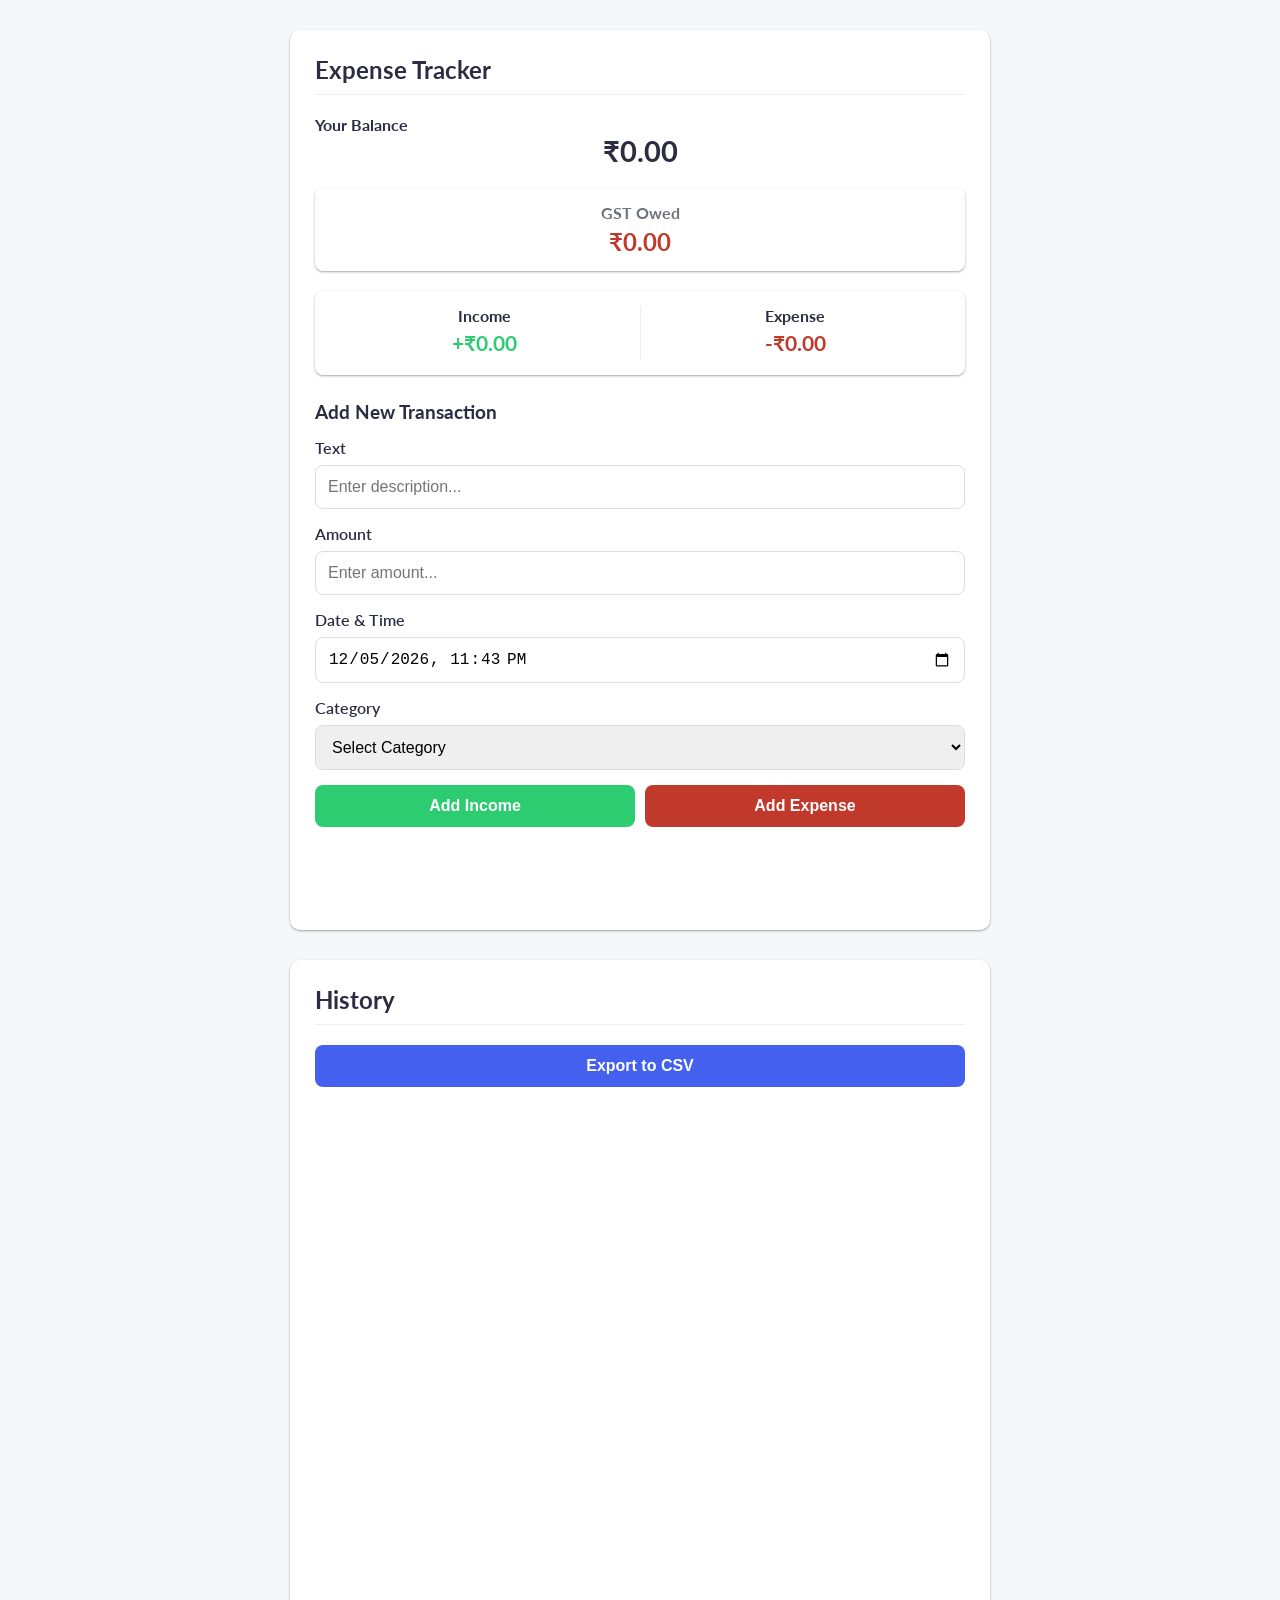
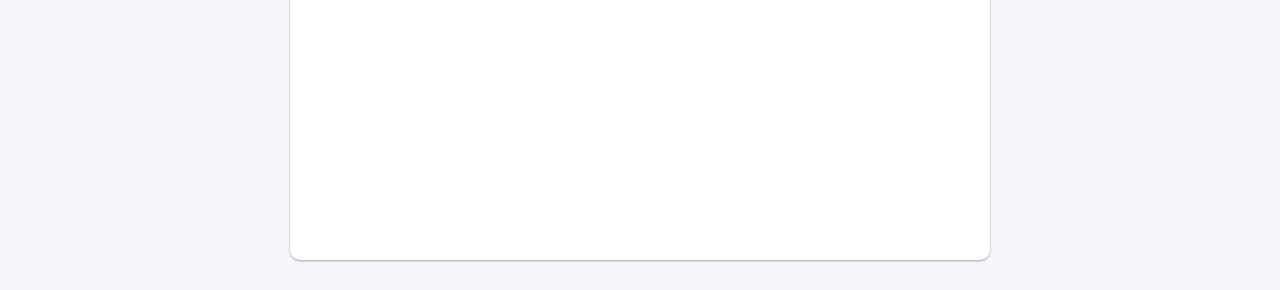
==== index.html @ 0d404a8f "ch" ====
<!DOCTYPE html>
<html lang="en">
<head>
    <meta charset="UTF-8">
    <meta name="viewport" content="width=device-width, initial-scale=1.0">
    <title>Expense Tracker</title>
    <link rel="stylesheet" href="styles.css">
    <link href="https://fonts.googleapis.com/css?family=Lato&display=swap" rel="stylesheet">
</head>
<body>
    <div class="tracker">
        <h2>Expense Tracker</h2>
        <div class="container">
            <h4>Your Balance</h4>
            <h1 id="balance">₹ 0.00</h1>
            
            <div class="gst-container">
                <h4>GST Owed</h4>
                <p id="gst-display">₹0.00</p>
            </div>

            <div class="inc-exp-container">
                <div>
                    <h4>Income</h4>
                    <p id="money-plus" class="money plus">+₹0.00</p>
                </div>
                <div>
                    <h4>Expense</h4>
                    <p id="money-minus" class="money minus">-₹0.00</p>
                </div>
            </div>

            <h3>Add New Transaction</h3>
            <form id="form">
                <div class="form-control">
                    <label for="text">Text</label>
                    <input type="text" id="text" placeholder="Enter description...">
                </div>
                <div class="form-control">
                    <label for="amount">Amount</label>
                    <input type="number" id="amount" placeholder="Enter amount...">
                </div>
                <div class="form-control">
                    <label for="datetime">Date & Time</label>
                    <input type="datetime-local" id="datetime">
                </div>
                <div class="form-control">
                    <label for="category">Category</label>
                    <select id="category" required>
                        <option value="">Select Category</option>
                        <option value="Electronics">Electronics</option>
                        <option value="Utilities">Utilities</option>
                        <option value="Office Supplies">Office Supplies</option>
                        <option value="Non-Taxable">Non-Taxable</option>
                    </select>
                </div>
                <div class="btn-group">
                    <button class="btn-inc">Add Income</button>
                    <button class="btn-exp">Add Expense</button>
                </div>
            </form>
        </div>
    </div>

    <div class="history-tab">
        <h2>History</h2>
        <ul id="list" class="list"></ul>
        <button id="exportBtn" class="btn-export">Export to CSV</button>
    </div>

    <script src="app.js"></script>
</body>
</html>
---- styles.css ----
:root {
    --box-shadow: 0 1px 3px rgba(0, 0, 0, 0.12), 0 1px 2px rgba(0, 0, 0, 0.24);
    --income-color: #2ecc71;
    --expense-color: #c0392b;
    --primary-color: #4361ee;
    --dark-color: #2b2d42;
    --light-color: #f8f9fa;
    --border-color: #dee2e6;
}

* {
    box-sizing: border-box;
    margin: 0;
    padding: 0;
}

body {
    font-family: 'Lato', sans-serif;
    background-color: #f5f7fa;
    display: flex;
    flex-wrap: wrap;
    justify-content: center;
    align-items: flex-start;
    gap: 30px;
    padding: 30px;
    min-height: 100vh;
}

.tracker, .history-tab {
    background-color: white;
    border-radius: 10px;
    box-shadow: var(--box-shadow);
    padding: 25px;
    width: 100%;
    max-width: 700px;
    height: 100vh;
    overflow-y: auto;
}

h1, h2, h3, h4 {
    color: var(--dark-color);
}

h1 {
    font-size: 1.8rem;
    margin-bottom: 5px;
    text-align: center;
}

h2 {
    font-size: 1.5rem;
    margin-bottom: 20px;
    padding-bottom: 10px;
    border-bottom: 1px solid #eee;
}

h3 {
    font-size: 1.2rem;
    margin: 25px 0 15px;
}

.inc-exp-container {
    background-color: white;
    border-radius: 8px;
    padding: 15px;
    display: flex;
    justify-content: space-between;
    margin: 20px 0;
    box-shadow: var(--box-shadow);
}

.inc-exp-container > div {
    flex: 1;
    text-align: center;
}

.inc-exp-container > div:first-of-type {
    border-right: 1px solid #eee;
}

.money {
    font-size: 1.3rem;
    font-weight: bold;
    margin: 5px 0;
}

.money.plus {
    color: var(--income-color);
}

.money.minus {
    color: var(--expense-color);
}

.gst-container {
    background: #fff;
    padding: 15px;
    border-radius: 8px;
    box-shadow: var(--box-shadow);
    margin: 20px 0;
    text-align: center;
}

.gst-container h4 {
    color: #6c757d;
    margin-bottom: 5px;
}

#gst-display {
    font-size: 1.5rem;
    font-weight: bold;
    color: var(--expense-color);
}

.form-control {
    margin-bottom: 15px;
}

label {
    display: block;
    margin-bottom: 8px;
    font-weight: 600;
    color: var(--dark-color);
}

input[type='text'],
input[type='number'],
input[type='datetime-local'],
select {
    width: 100%;
    padding: 12px;
    border: 1px solid #ddd;
    border-radius: 8px;
    font-size: 1rem;
    box-sizing: border-box;
}

input:focus,
select:focus {
    border-color: var(--primary-color);
    outline: none;
    box-shadow: 0 0 0 2px rgba(67, 97, 238, 0.2);
}

.btn-group {
    display: flex;
    gap: 10px;
    margin-top: 10px;
}

.btn-inc, .btn-exp, .btn-export {
    cursor: pointer;
    color: white;
    border: none;
    border-radius: 8px;
    font-size: 1rem;
    font-weight: 600;
    padding: 12px;
    flex: 1;
    transition: background-color 0.2s;
}

.btn-inc {
    background-color: var(--income-color);
}

.btn-exp {
    background-color: var(--expense-color);
}

.btn-export {
    background-color: var(--primary-color);
    margin-bottom: 15px;
    width: 100%;
}

.btn-inc:hover {
    background-color: #27ae60;
}

.btn-exp:hover {
    background-color: #c0392b;
}

.btn-export:hover {
    background-color: #3a56e8;
}

.history-tab {
    /* max-height: 100vh; */
    overflow-y: auto;
}

.list {
    list-style-type: none;
    padding: 0;
    margin: 0;
}

.list li {
    background: white;
    border-radius: 8px;
    box-shadow: var(--box-shadow);
    padding: 12px 15px;
    margin-bottom: 10px;
    display: flex;
    align-items: center;
    position: relative;
}

.list li.plus {
    border-left: 4px solid var(--income-color);
}

.list li.minus {
    border-left: 4px solid var(--expense-color);
}

.transaction-meta {
    display: flex;
    flex-direction: column;
    min-width: 100px;
    margin-right: 15px;
}

.transaction-date {
    font-size: 0.8rem;
    font-weight: 600;
}

.transaction-time {
    font-size: 0.75rem;
    color: #777;
}

.transaction-text {
    flex-grow: 1;
    margin: 0 10px;
}

.transaction-amount {
    font-weight: bold;
    margin-right: 10px;
}

.delete-btn {
    cursor: pointer;
    background-color: #ff6b6b;
    border: none;
    color: white;
    border-radius: 50%;
    width: 26px;
    height: 26px;
    display: flex;
    align-items: center;
    justify-content: center;
    font-size: 12px;
    transition: background-color 0.2s;
}

.delete-btn:hover {
    background-color: var(--expense-color);
}

@media (max-width: 768px) {
    body {
        flex-direction: column;
        align-items: center;
        padding: 20px;
    }
    
    .tracker, .history-tab {
        width: 100%;
        max-width: 100%;
    }
}
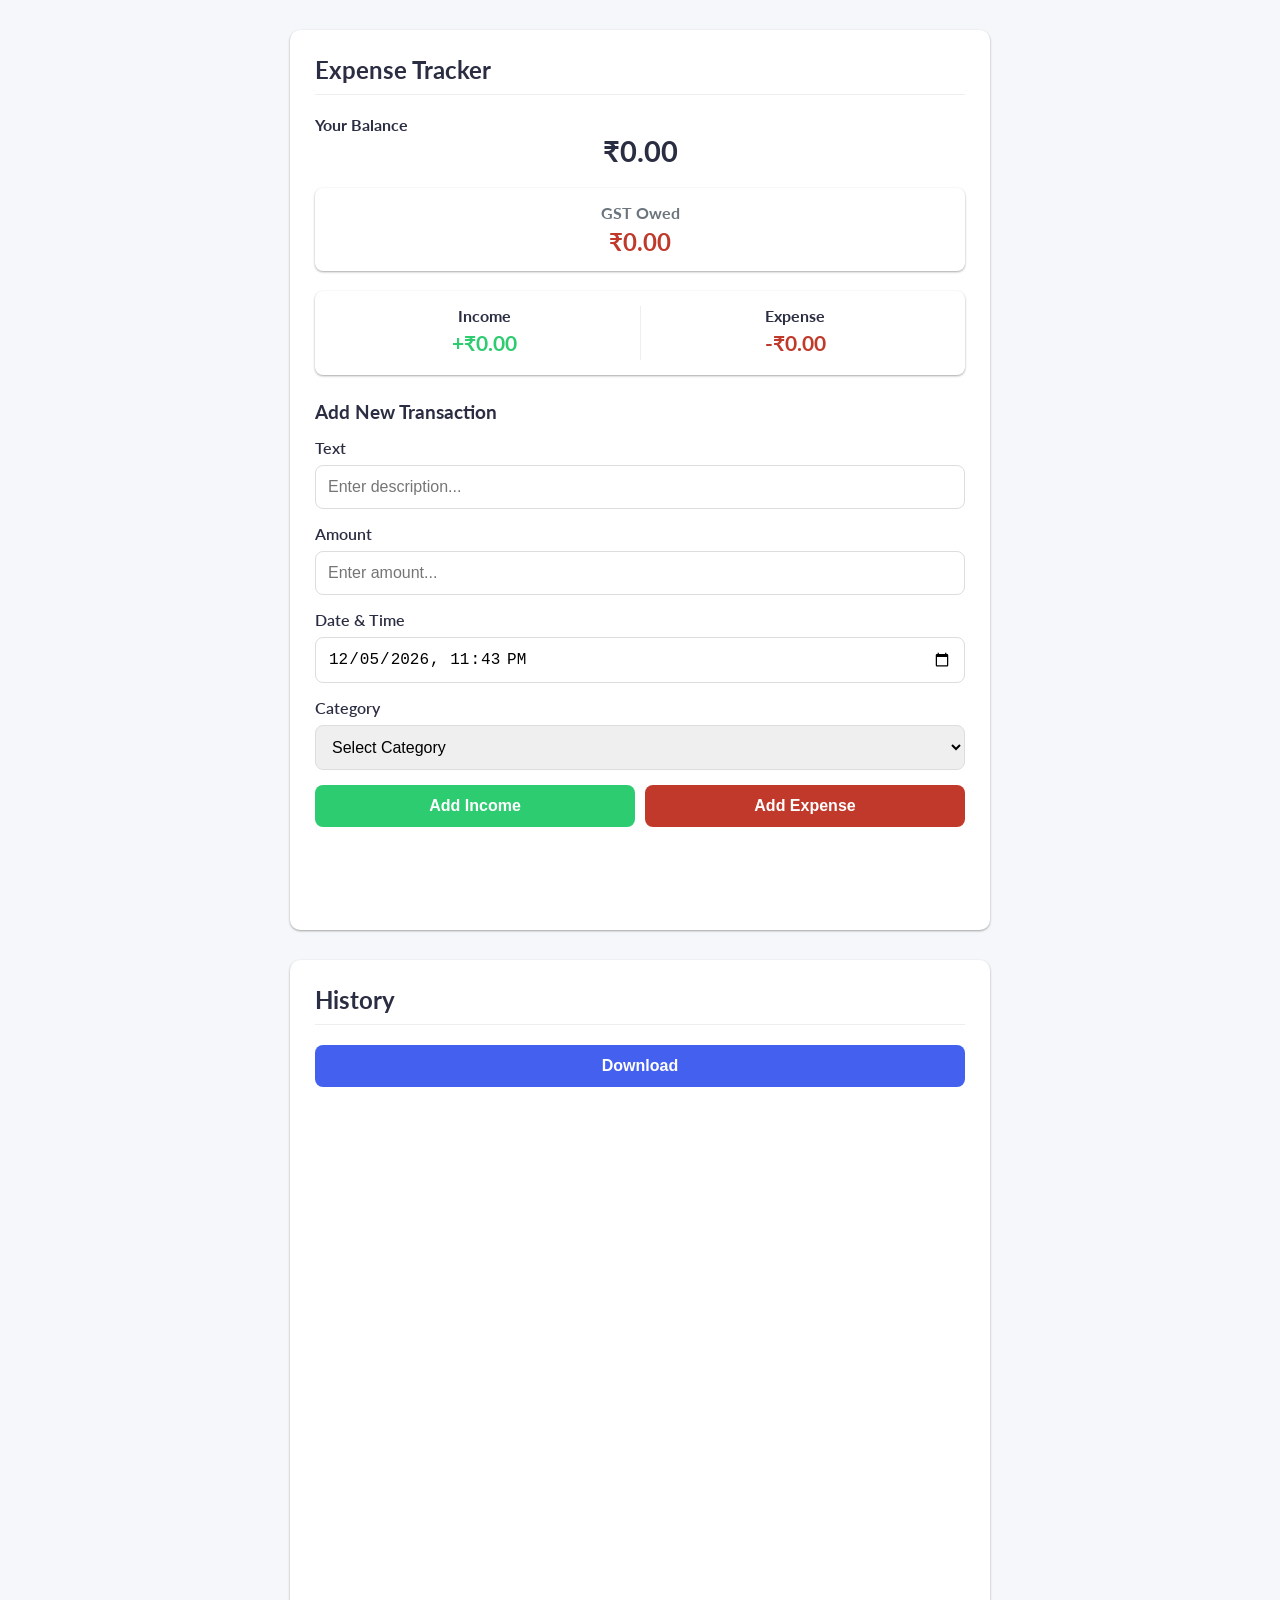
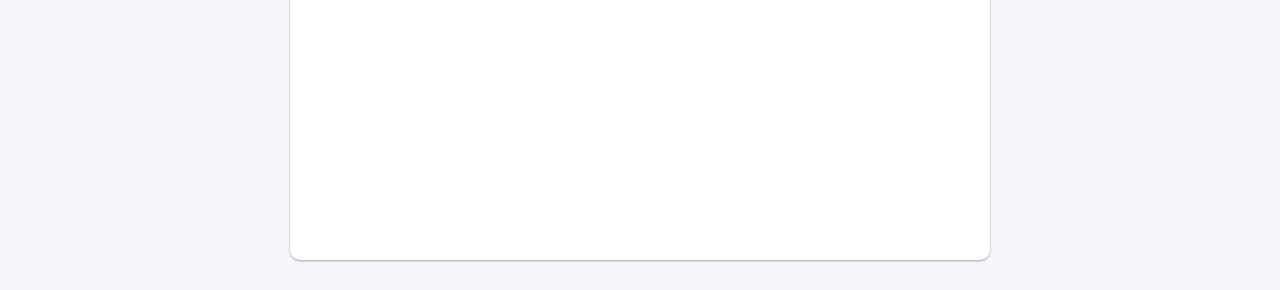
==== commit e38d542b: "minor changes" ====
--- a/index.html
+++ b/index.html
@@ -48,10 +48,14 @@
                     <label for="category">Category</label>
                     <select id="category" required>
                         <option value="">Select Category</option>
-                        <option value="Electronics">Electronics</option>
-                        <option value="Utilities">Utilities</option>
-                        <option value="Office Supplies">Office Supplies</option>
-                        <option value="Non-Taxable">Non-Taxable</option>
+                        <option value="Electronics & IT Equipment" data-gst="18">Electronics & IT Equipment (18% GST)</option>
+                        <option value="Office Supplies" data-gst="12">Office Supplies (12% GST)</option>
+                        <option value="Food & Beverages" data-gst="5">Food & Beverages (5% GST)</option>
+                        <option value="Professional Services" data-gst="18">Professional Services (18% GST)</option>
+                        <option value="Rent & Utilities" data-gst="18">Rent & Utilities (18% GST)</option>
+                        <option value="Travel & Transportation" data-gst="5">Travel & Transportation (5% GST)</option>
+                        <option value="Marketing & Advertising" data-gst="18">Marketing & Advertising (18% GST)</option>
+                        <option value="Non-Taxable" data-gst="0">Non-Taxable (0% GST)</option>
                     </select>
                 </div>
                 <div class="btn-group">
@@ -65,7 +69,7 @@
     <div class="history-tab">
         <h2>History</h2>
         <ul id="list" class="list"></ul>
-        <button id="exportBtn" class="btn-export">Export to CSV</button>
+        <button id="exportBtn" class="btn-export">Download</button>
     </div>
 
     <script src="app.js"></script>
--- a/styles.css
+++ b/styles.css
@@ -273,4 +273,12 @@
         width: 100%;
         max-width: 100%;
     }
-}+}
+
+
+
+
+
+/* ======================================================================================================================================= */
+/* REPORTS */
+
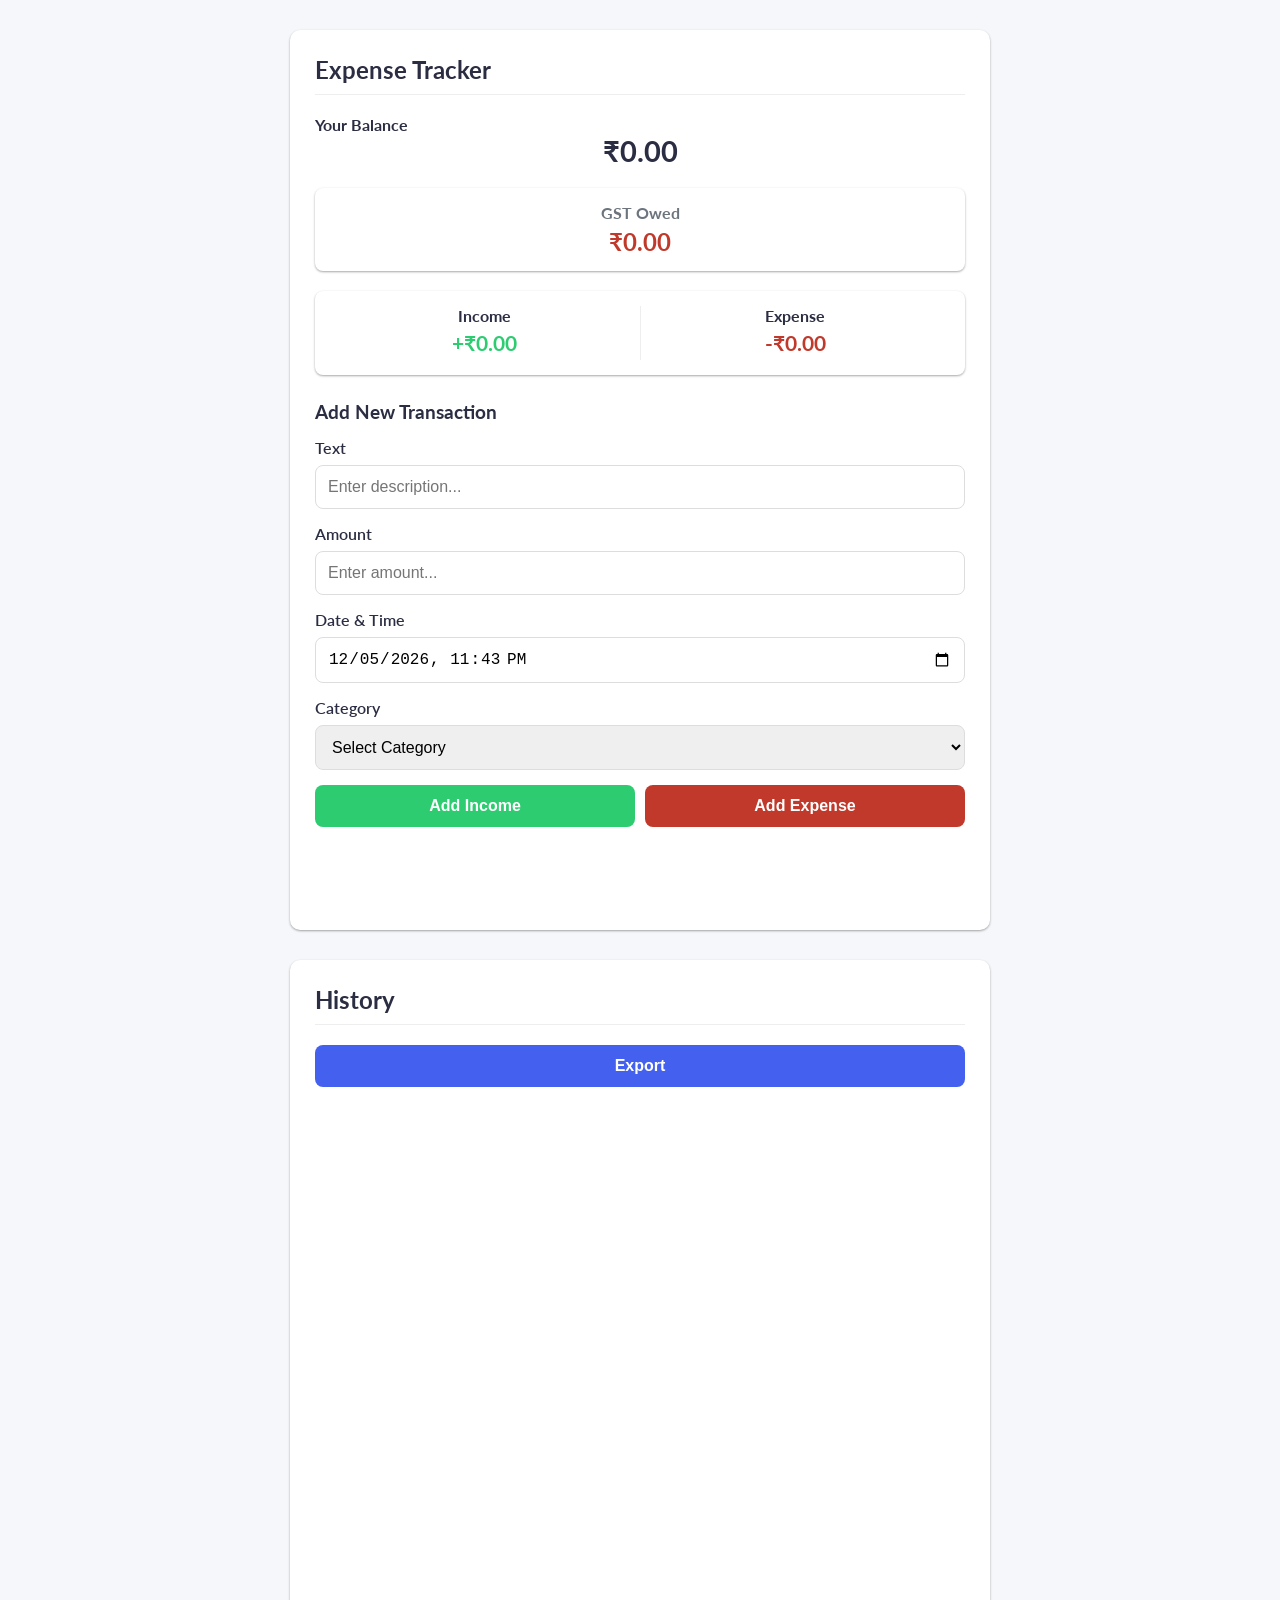
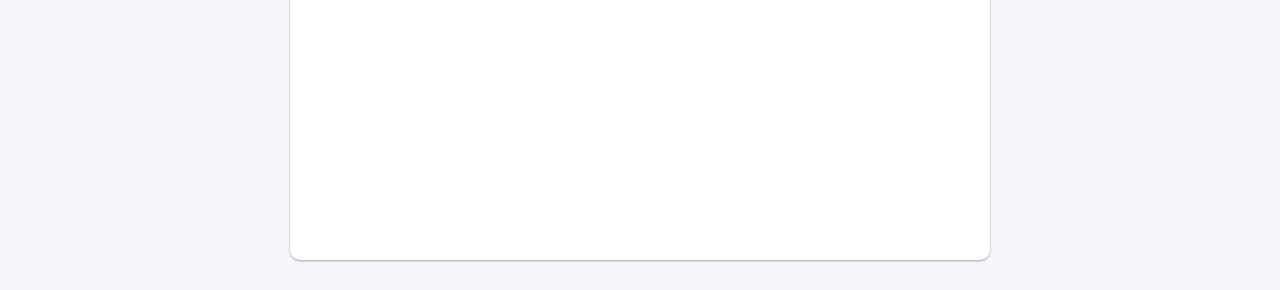
==== commit 02324ec9: "ML" ====
--- a/index.html
+++ b/index.html
@@ -69,7 +69,7 @@
     <div class="history-tab">
         <h2>History</h2>
         <ul id="list" class="list"></ul>
-        <button id="exportBtn" class="btn-export">Download</button>
+        <button id="exportBtn" class="btn-export">Export</button>
     </div>
 
     <script src="app.js"></script>
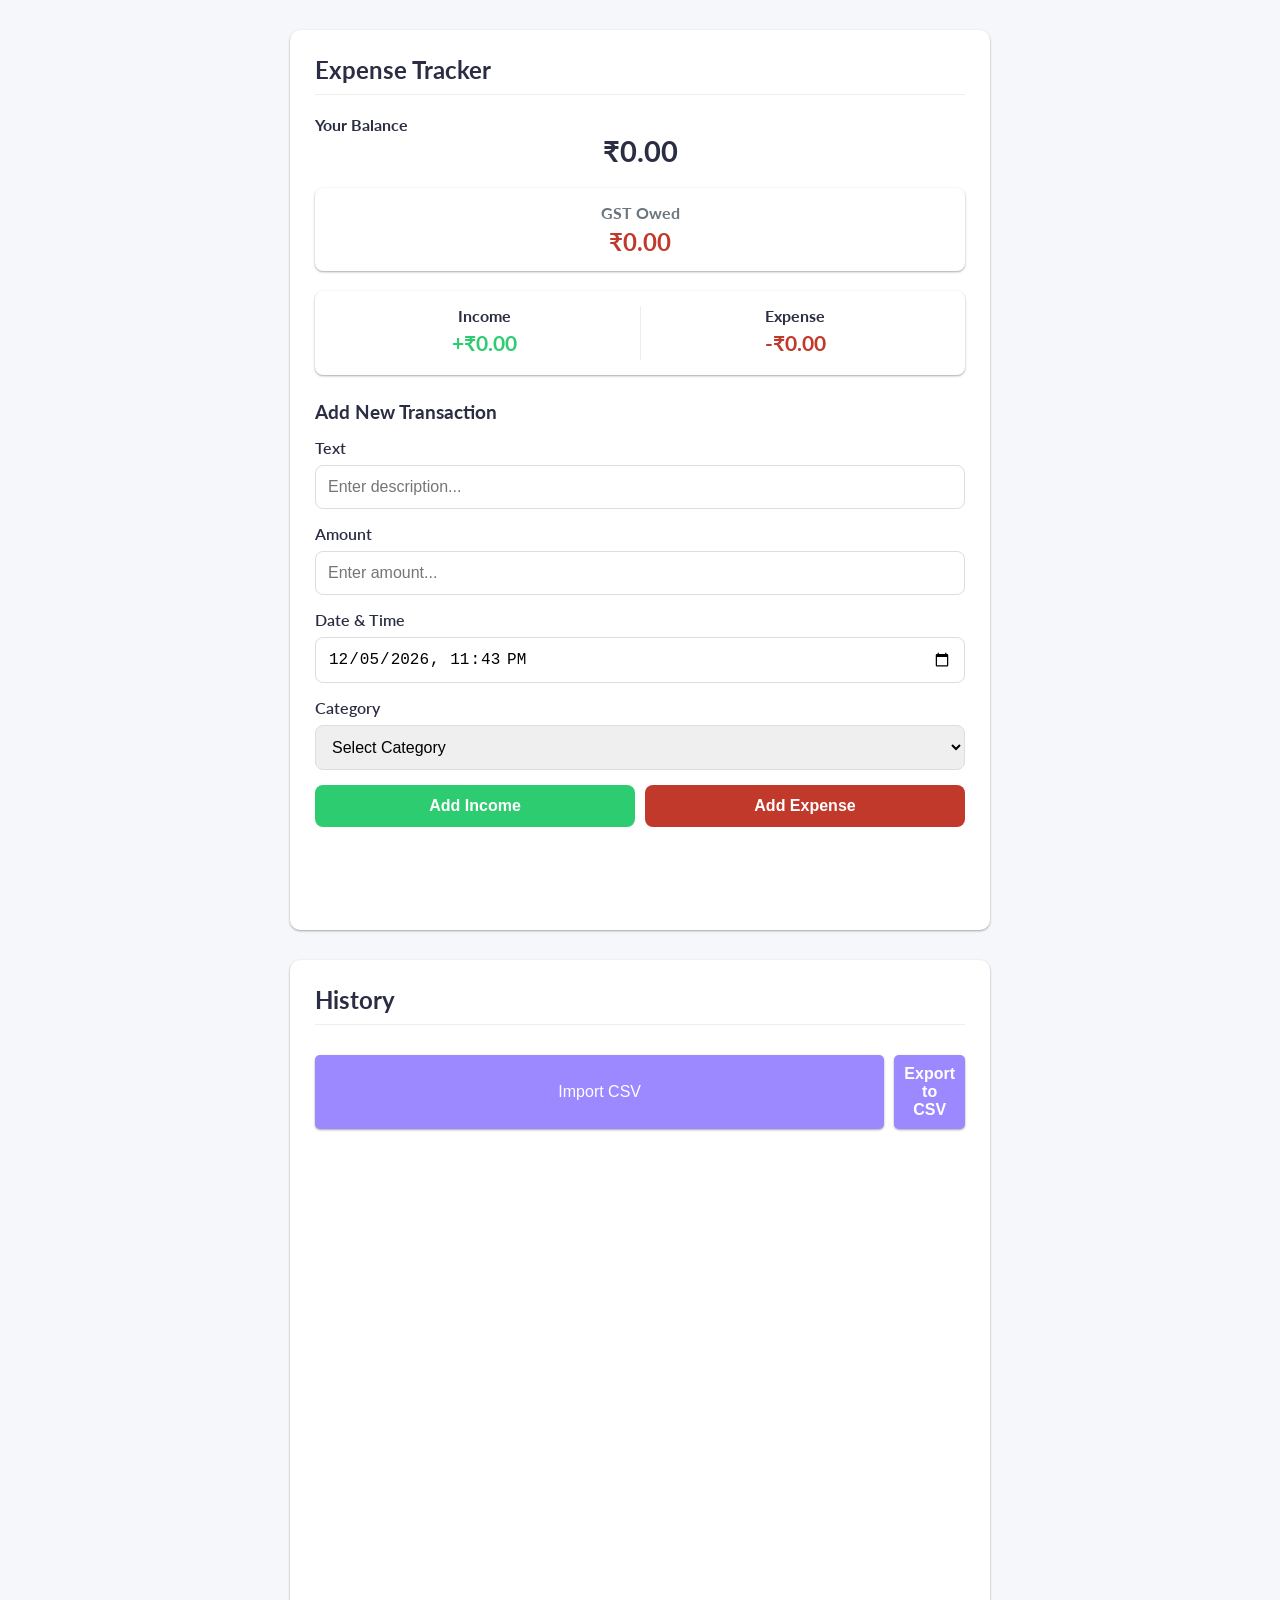
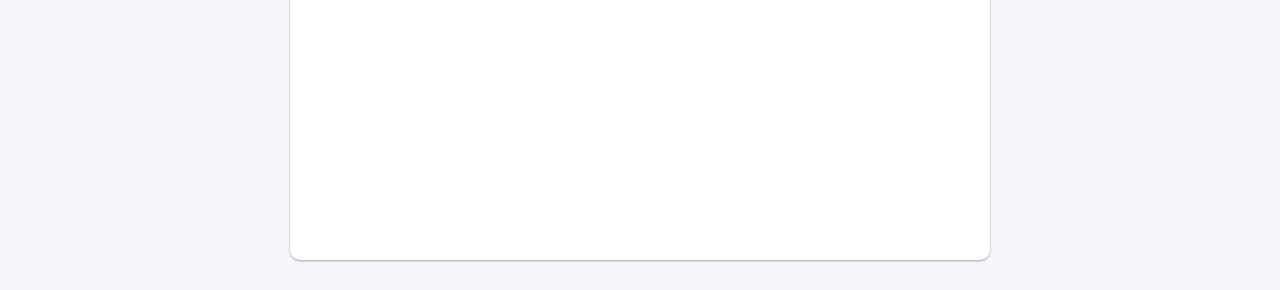
==== commit 2782a03a: "Import" ====
--- a/index.html
+++ b/index.html
@@ -66,10 +66,21 @@
         </div>
     </div>
 
+    <!-- <div class="history-tab">
+        <h2>History</h2>
+        <ul id="list" class="list"></ul>
+        <button id="exportBtn" class="btn-export">Export</button>
+
+    </div> -->
+
     <div class="history-tab">
         <h2>History</h2>
         <ul id="list" class="list"></ul>
-        <button id="exportBtn" class="btn-export">Export</button>
+        <div class="btn-group">
+            <button id="importBtn" class="btn-import">Import CSV</button>
+            <button id="exportBtn" class="btn-export">Export to CSV</button>
+        </div>
+        <input type="file" id="fileInput" accept=".csv" style="display: none;">
     </div>
 
     <script src="app.js"></script>
--- a/styles.css
+++ b/styles.css
@@ -184,6 +184,28 @@
 
 .btn-export:hover {
     background-color: #3a56e8;
+}
+
+.btn-import, .btn-export{
+    cursor: pointer;
+    background-color: #9c88ff;
+    box-shadow: var(--box-shadow);
+    color: #fff;
+    border: 0;
+    display: block;
+    font-size: 16px;
+    margin: 10px 0 30px;
+    padding: 10px;
+    width: 100%;
+    border-radius: 5px;
+}
+
+.btn-import:hover, .btn-export:hover {
+    background-color: #8070d8;
+}
+
+.btn-import:focus, .btn-export:focus {
+    outline: 0;
 }
 
 .history-tab {
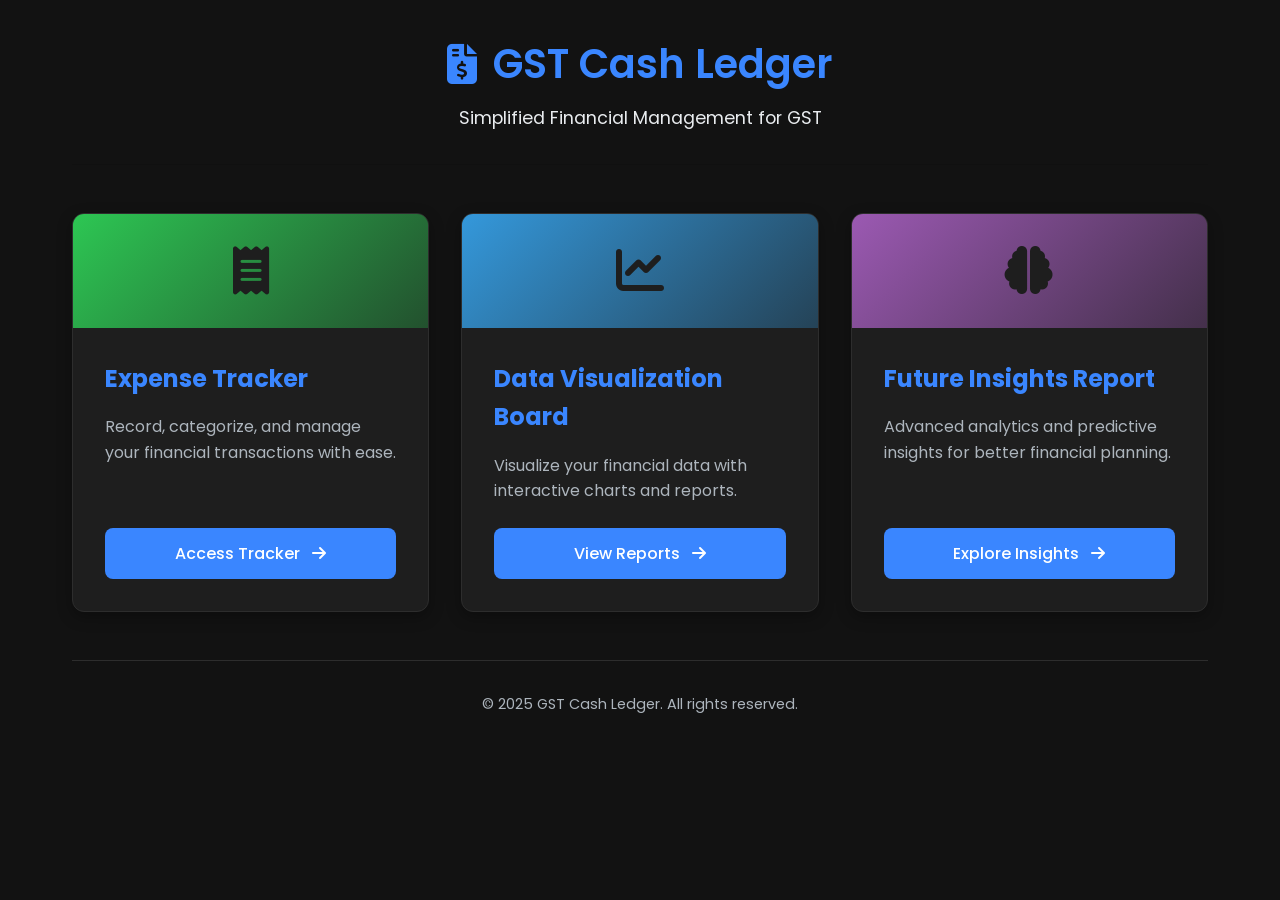
==== commit b7648ea7: "complete" ====
--- a/index.html
+++ b/index.html
@@ -3,86 +3,60 @@
 <head>
     <meta charset="UTF-8">
     <meta name="viewport" content="width=device-width, initial-scale=1.0">
-    <title>Expense Tracker</title>
+    <title>GST Cash Ledger</title>
     <link rel="stylesheet" href="styles.css">
-    <link href="https://fonts.googleapis.com/css?family=Lato&display=swap" rel="stylesheet">
+    <link rel="stylesheet" href="https://cdnjs.cloudflare.com/ajax/libs/font-awesome/6.4.0/css/all.min.css">
 </head>
 <body>
-    <div class="tracker">
-        <h2>Expense Tracker</h2>
-        <div class="container">
-            <h4>Your Balance</h4>
-            <h1 id="balance">₹ 0.00</h1>
-            
-            <div class="gst-container">
-                <h4>GST Owed</h4>
-                <p id="gst-display">₹0.00</p>
+    <div class="container">
+        <header>
+            <div class="logo">
+                <i class="fas fa-file-invoice-dollar"></i>
+                <h1>GST Cash Ledger</h1>
             </div>
+            <p class="tagline">Simplified Financial Management for GST</p>
+        </header>
 
-            <div class="inc-exp-container">
-                <div>
-                    <h4>Income</h4>
-                    <p id="money-plus" class="money plus">+₹0.00</p>
+        <main>
+            <div class="card-container">
+                <div class="card">
+                    <div class="card-icon" style="background: linear-gradient(135deg, var(--income-color), rgba(45, 198, 83, 0.3));">
+                        <i class="fas fa-receipt"></i>
+                    </div>
+                    <div class="card-content">
+                        <h2>Expense Tracker</h2>
+                        <p>Record, categorize, and manage your financial transactions with ease.</p>
+                        <a href="tracker.html" class="btn">Access Tracker <i class="fas fa-arrow-right"></i></a>
+                    </div>
                 </div>
-                <div>
-                    <h4>Expense</h4>
-                    <p id="money-minus" class="money minus">-₹0.00</p>
+
+                <div class="card">
+                    <div class="card-icon" style="background: linear-gradient(135deg, var(--balance-color), rgba(52, 152, 219, 0.3));">
+                        <i class="fas fa-chart-line"></i>
+                    </div>
+                    <div class="card-content">
+                        <h2>Data Visualization Board</h2>
+                        <p>Visualize your financial data with interactive charts and reports.</p>
+                        <a href="reports.html" class="btn">View Reports <i class="fas fa-arrow-right"></i></a>
+                    </div>
+                </div>
+
+                <div class="card">
+                    <div class="card-icon" style="background: linear-gradient(135deg, var(--gst-color), rgba(155, 89, 178, 0.3));">
+                        <i class="fas fa-brain"></i>
+                    </div>
+                    <div class="card-content">
+                        <h2>Future Insights Report</h2>
+                        <p>Advanced analytics and predictive insights for better financial planning.</p>
+                        <a href="ml-vis.html" class="btn">Explore Insights <i class="fas fa-arrow-right"></i></a>
+                    </div>
                 </div>
             </div>
+        </main>
 
-            <h3>Add New Transaction</h3>
-            <form id="form">
-                <div class="form-control">
-                    <label for="text">Text</label>
-                    <input type="text" id="text" placeholder="Enter description...">
-                </div>
-                <div class="form-control">
-                    <label for="amount">Amount</label>
-                    <input type="number" id="amount" placeholder="Enter amount...">
-                </div>
-                <div class="form-control">
-                    <label for="datetime">Date & Time</label>
-                    <input type="datetime-local" id="datetime">
-                </div>
-                <div class="form-control">
-                    <label for="category">Category</label>
-                    <select id="category" required>
-                        <option value="">Select Category</option>
-                        <option value="Electronics & IT Equipment" data-gst="18">Electronics & IT Equipment (18% GST)</option>
-                        <option value="Office Supplies" data-gst="12">Office Supplies (12% GST)</option>
-                        <option value="Food & Beverages" data-gst="5">Food & Beverages (5% GST)</option>
-                        <option value="Professional Services" data-gst="18">Professional Services (18% GST)</option>
-                        <option value="Rent & Utilities" data-gst="18">Rent & Utilities (18% GST)</option>
-                        <option value="Travel & Transportation" data-gst="5">Travel & Transportation (5% GST)</option>
-                        <option value="Marketing & Advertising" data-gst="18">Marketing & Advertising (18% GST)</option>
-                        <option value="Non-Taxable" data-gst="0">Non-Taxable (0% GST)</option>
-                    </select>
-                </div>
-                <div class="btn-group">
-                    <button class="btn-inc">Add Income</button>
-                    <button class="btn-exp">Add Expense</button>
-                </div>
-            </form>
-        </div>
+        <footer>
+            <p>&copy; 2025 GST Cash Ledger. All rights reserved.</p>
+        </footer>
     </div>
-
-    <!-- <div class="history-tab">
-        <h2>History</h2>
-        <ul id="list" class="list"></ul>
-        <button id="exportBtn" class="btn-export">Export</button>
-
-    </div> -->
-
-    <div class="history-tab">
-        <h2>History</h2>
-        <ul id="list" class="list"></ul>
-        <div class="btn-group">
-            <button id="importBtn" class="btn-import">Import CSV</button>
-            <button id="exportBtn" class="btn-export">Export to CSV</button>
-        </div>
-        <input type="file" id="fileInput" accept=".csv" style="display: none;">
-    </div>
-
-    <script src="app.js"></script>
 </body>
 </html>
--- a/styles.css
+++ b/styles.css
@@ -1,306 +1,191 @@
+/* Global Styles */
+@import url('https://fonts.googleapis.com/css2?family=Poppins:wght@300;400;500;600;700&display=swap');
+
 :root {
-    --box-shadow: 0 1px 3px rgba(0, 0, 0, 0.12), 0 1px 2px rgba(0, 0, 0, 0.24);
-    --income-color: #2ecc71;
-    --expense-color: #c0392b;
-    --primary-color: #4361ee;
-    --dark-color: #2b2d42;
-    --light-color: #f8f9fa;
-    --border-color: #dee2e6;
+    --primary-color: #3a86ff;
+    --primary-light: #ebf2ff;
+    --primary-dark: #2667cc;
+    --secondary-color: #8ecae6;
+    --income-color: #2dc653;
+    --income-light: #e6f7ed;
+    --expense-color: #e63946;
+    --expense-light: #fde8ea;
+    --balance-color: #3498db;
+    --balance-light: #e3f2fd;
+    --gst-color: #9b59b2;
+    --gst-light: #f3e5f5;
+    --dark-color: #1d3557;
+    
+    /* Dark theme colors */
+    --text-color: #e9ecef;
+    --text-muted: #adb5bd;
+    --background-color: #121212;
+    --card-color: #1e1e1e;
+    --card-hover: #252525;
+    --border-color: #2d2d2d;
+    
+    --box-shadow: 0 5px 15px rgba(0, 0, 0, 0.3);
+    --hover-shadow: 0 8px 25px rgba(0, 0, 0, 0.4);
+    --border-radius: 12px;
+    --border-radius-sm: 8px;
+    --transition: all 0.3s ease;
 }
 
 * {
-    box-sizing: border-box;
     margin: 0;
     padding: 0;
+    box-sizing: border-box;
 }
 
 body {
-    font-family: 'Lato', sans-serif;
-    background-color: #f5f7fa;
-    display: flex;
-    flex-wrap: wrap;
-    justify-content: center;
-    align-items: flex-start;
-    gap: 30px;
-    padding: 30px;
-    min-height: 100vh;
+    font-family: 'Poppins', sans-serif;
+    color: var(--text-color);
+    background-color: var(--background-color);
+    line-height: 1.6;
 }
 
-.tracker, .history-tab {
-    background-color: white;
-    border-radius: 10px;
-    box-shadow: var(--box-shadow);
-    padding: 25px;
-    width: 100%;
-    max-width: 700px;
-    height: 100vh;
-    overflow-y: auto;
+.container {
+    max-width: 1200px;
+    margin: 0 auto;
+    padding: 2rem;
 }
 
-h1, h2, h3, h4 {
-    color: var(--dark-color);
+/* Header Styles */
+header {
+    text-align: center;
+    margin-bottom: 3rem;
+    padding-bottom: 2rem;
+    border-bottom: 1px solid rgba(0, 0, 0, 0.1);
+}
+
+.logo {
+    display: flex;
+    align-items: center;
+    justify-content: center;
+    margin-bottom: 0.5rem;
+}
+
+.logo i {
+    font-size: 2.5rem;
+    color: var(--primary-color);
+    margin-right: 1rem;
 }
 
 h1 {
-    font-size: 1.8rem;
-    margin-bottom: 5px;
+    font-size: 2.5rem;
+    font-weight: 600;
+    color: var(--primary-color);
+}
+
+.tagline {
+    font-size: 1.1rem;
+    color: var(--dark-gray);
+}
+
+/* Card Styles */
+.card-container {
+    display: grid;
+    grid-template-columns: repeat(auto-fit, minmax(300px, 1fr));
+    gap: 2rem;
+}
+
+.card {
+    background-color: var(--card-color);
+    border-radius: var(--border-radius);
+    overflow: hidden;
+    box-shadow: var(--box-shadow);
+    transition: var(--transition);
+    display: flex;
+    flex-direction: column;
+    height: 100%;
+    border: 1px solid var(--border-color);
+}
+
+.card:hover {
+    transform: translateY(-5px);
+    box-shadow: var(--hover-shadow);
+    background-color: var(--card-hover);
+}
+
+.card-icon {
+    background: linear-gradient(135deg, var(--primary-color), var(--secondary-color));
+    color: var(--card-color);
+    padding: 2rem;
     text-align: center;
 }
 
-h2 {
-    font-size: 1.5rem;
-    margin-bottom: 20px;
-    padding-bottom: 10px;
-    border-bottom: 1px solid #eee;
+.card-icon i {
+    font-size: 3rem;
 }
 
-h3 {
-    font-size: 1.2rem;
-    margin: 25px 0 15px;
+.card-content {
+    padding: 2rem;
+    flex-grow: 1;
+    display: flex;
+    flex-direction: column;
 }
 
-.inc-exp-container {
-    background-color: white;
-    border-radius: 8px;
-    padding: 15px;
-    display: flex;
-    justify-content: space-between;
-    margin: 20px 0;
-    box-shadow: var(--box-shadow);
+.card-content h2 {
+    font-size: 1.5rem;
+    margin-bottom: 1rem;
+    color: var(--primary-color);
 }
 
-.inc-exp-container > div {
-    flex: 1;
-    text-align: center;
+.card-content p {
+    margin-bottom: 1.5rem;
+    color: var(--text-muted);
+    flex-grow: 1;
 }
 
-.inc-exp-container > div:first-of-type {
-    border-right: 1px solid #eee;
+/* Button Styles */
+.btn {
+    display: inline-block;
+    padding: 0.8rem 1.5rem;
+    background-color: var(--primary-color);
+    color: white;
+    text-decoration: none;
+    border-radius: var(--border-radius-sm);
+    font-weight: 500;
+    transition: var(--transition);
+    text-align: center;
+    border: none;
 }
 
-.money {
-    font-size: 1.3rem;
-    font-weight: bold;
-    margin: 5px 0;
+.btn i {
+    margin-left: 0.5rem;
 }
 
-.money.plus {
-    color: var(--income-color);
+.btn:hover {
+    background-color: var(--primary-dark);
+    transform: translateY(-2px);
 }
 
-.money.minus {
-    color: var(--expense-color);
+/* Footer Styles */
+footer {
+    text-align: center;
+    margin-top: 3rem;
+    padding-top: 2rem;
+    border-top: 1px solid var(--border-color);
+    color: var(--text-muted);
+    font-size: 0.9rem;
 }
 
-.gst-container {
-    background: #fff;
-    padding: 15px;
-    border-radius: 8px;
-    box-shadow: var(--box-shadow);
-    margin: 20px 0;
-    text-align: center;
-}
-
-.gst-container h4 {
-    color: #6c757d;
-    margin-bottom: 5px;
-}
-
-#gst-display {
-    font-size: 1.5rem;
-    font-weight: bold;
-    color: var(--expense-color);
-}
-
-.form-control {
-    margin-bottom: 15px;
-}
-
-label {
-    display: block;
-    margin-bottom: 8px;
-    font-weight: 600;
-    color: var(--dark-color);
-}
-
-input[type='text'],
-input[type='number'],
-input[type='datetime-local'],
-select {
-    width: 100%;
-    padding: 12px;
-    border: 1px solid #ddd;
-    border-radius: 8px;
-    font-size: 1rem;
-    box-sizing: border-box;
-}
-
-input:focus,
-select:focus {
-    border-color: var(--primary-color);
-    outline: none;
-    box-shadow: 0 0 0 2px rgba(67, 97, 238, 0.2);
-}
-
-.btn-group {
-    display: flex;
-    gap: 10px;
-    margin-top: 10px;
-}
-
-.btn-inc, .btn-exp, .btn-export {
-    cursor: pointer;
-    color: white;
-    border: none;
-    border-radius: 8px;
-    font-size: 1rem;
-    font-weight: 600;
-    padding: 12px;
-    flex: 1;
-    transition: background-color 0.2s;
-}
-
-.btn-inc {
-    background-color: var(--income-color);
-}
-
-.btn-exp {
-    background-color: var(--expense-color);
-}
-
-.btn-export {
-    background-color: var(--primary-color);
-    margin-bottom: 15px;
-    width: 100%;
-}
-
-.btn-inc:hover {
-    background-color: #27ae60;
-}
-
-.btn-exp:hover {
-    background-color: #c0392b;
-}
-
-.btn-export:hover {
-    background-color: #3a56e8;
-}
-
-.btn-import, .btn-export{
-    cursor: pointer;
-    background-color: #9c88ff;
-    box-shadow: var(--box-shadow);
-    color: #fff;
-    border: 0;
-    display: block;
-    font-size: 16px;
-    margin: 10px 0 30px;
-    padding: 10px;
-    width: 100%;
-    border-radius: 5px;
-}
-
-.btn-import:hover, .btn-export:hover {
-    background-color: #8070d8;
-}
-
-.btn-import:focus, .btn-export:focus {
-    outline: 0;
-}
-
-.history-tab {
-    /* max-height: 100vh; */
-    overflow-y: auto;
-}
-
-.list {
-    list-style-type: none;
-    padding: 0;
-    margin: 0;
-}
-
-.list li {
-    background: white;
-    border-radius: 8px;
-    box-shadow: var(--box-shadow);
-    padding: 12px 15px;
-    margin-bottom: 10px;
-    display: flex;
-    align-items: center;
-    position: relative;
-}
-
-.list li.plus {
-    border-left: 4px solid var(--income-color);
-}
-
-.list li.minus {
-    border-left: 4px solid var(--expense-color);
-}
-
-.transaction-meta {
-    display: flex;
-    flex-direction: column;
-    min-width: 100px;
-    margin-right: 15px;
-}
-
-.transaction-date {
-    font-size: 0.8rem;
-    font-weight: 600;
-}
-
-.transaction-time {
-    font-size: 0.75rem;
-    color: #777;
-}
-
-.transaction-text {
-    flex-grow: 1;
-    margin: 0 10px;
-}
-
-.transaction-amount {
-    font-weight: bold;
-    margin-right: 10px;
-}
-
-.delete-btn {
-    cursor: pointer;
-    background-color: #ff6b6b;
-    border: none;
-    color: white;
-    border-radius: 50%;
-    width: 26px;
-    height: 26px;
-    display: flex;
-    align-items: center;
-    justify-content: center;
-    font-size: 12px;
-    transition: background-color 0.2s;
-}
-
-.delete-btn:hover {
-    background-color: var(--expense-color);
-}
-
+/* Responsive Styles */
 @media (max-width: 768px) {
-    body {
-        flex-direction: column;
-        align-items: center;
-        padding: 20px;
+    .card-container {
+        grid-template-columns: 1fr;
     }
     
-    .tracker, .history-tab {
-        width: 100%;
-        max-width: 100%;
+    .logo {
+        flex-direction: column;
     }
-}
-
-
-
-
-
-/* ======================================================================================================================================= */
-/* REPORTS */
-
+    
+    .logo i {
+        margin-right: 0;
+        margin-bottom: 0.5rem;
+    }
+    
+    h1 {
+        font-size: 2rem;
+    }
+}
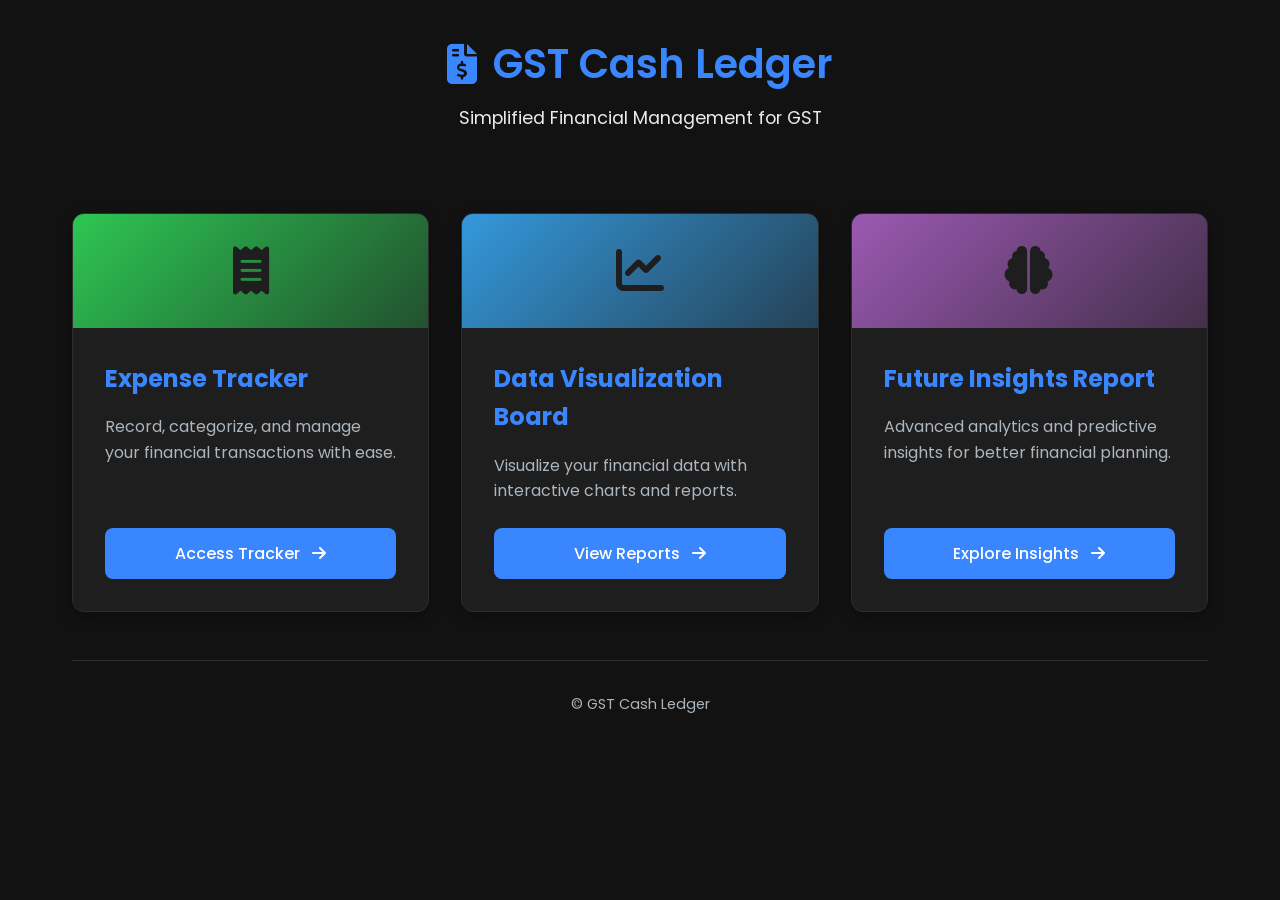
==== commit bfd36427: "completed" ====
--- a/index.html
+++ b/index.html
@@ -55,7 +55,7 @@
         </main>
 
         <footer>
-            <p>&copy; 2025 GST Cash Ledger. All rights reserved.</p>
+            <p>&copy; GST Cash Ledger</p>
         </footer>
     </div>
 </body>
